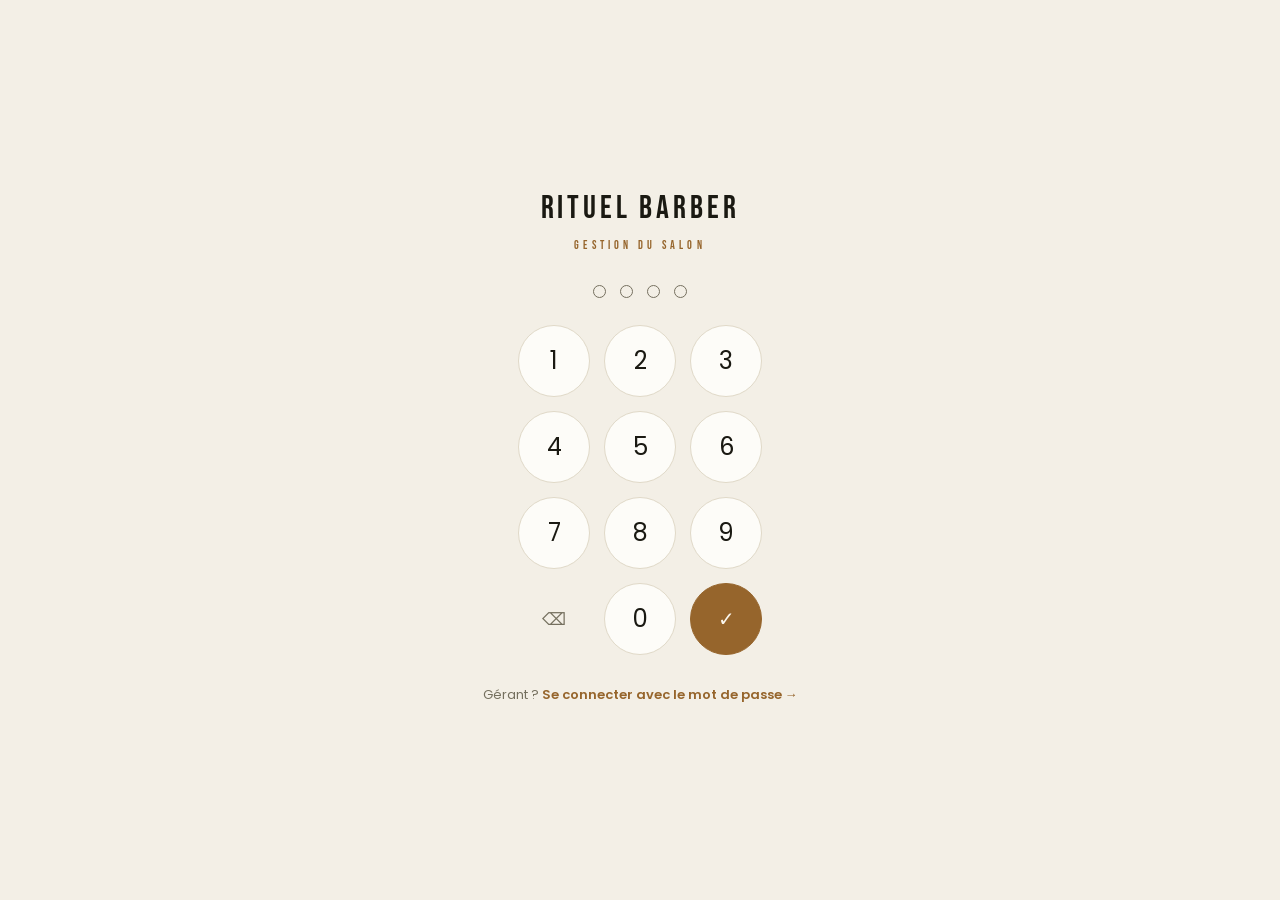
==== gestion/index.html @ 2a367be9 "Application privée de gestion du salon (dossier gestion/) - Interface barbier : PIN, saisie prestati" ====
<!doctype html>
<html lang="fr">
<head>
  <meta charset="utf-8">
  <meta name="viewport" content="width=device-width, initial-scale=1, viewport-fit=cover">
  <meta name="robots" content="noindex, nofollow, noarchive">
  <meta name="theme-color" content="#F3EFE6">
  <title>Rituel Barber — Gestion</title>
  <link rel="manifest" href="manifest.webmanifest">
  <link rel="icon" href="icons/icon-192.png">
  <link rel="apple-touch-icon" href="icons/apple-touch-icon.png">
  <meta name="apple-mobile-web-app-capable" content="yes">
  <meta name="apple-mobile-web-app-status-bar-style" content="default">
  <meta name="apple-mobile-web-app-title" content="RB Gestion">
  <link rel="preconnect" href="https://fonts.googleapis.com">
  <link rel="preconnect" href="https://fonts.gstatic.com" crossorigin>
  <link href="https://fonts.googleapis.com/css2?family=Bebas+Neue&family=Poppins:wght@400;500;600;700&display=swap" rel="stylesheet">
  <link rel="stylesheet" href="assets/styles.css?v=1">
</head>
<body>
  <div id="app" aria-live="polite"></div>
  <div id="toast" hidden></div>
  <script src="assets/app.js?v=1"></script>
</body>
</html>
---- gestion/assets/styles.css ----
/* Rituel Barber — Gestion · thème clair (crème / bois) */

:root{
  --bg:#F3EFE6; --card:#FDFCF8; --line:#E0D9C8; --line-soft:#EAE4D6;
  --ink:#1A1912; --mut:#75705F;
  --accent:#96652C; --accent-soft:#96652C14; --vif:#B26A1F; --on-accent:#FBF7EE;
  --good:#4C6B42; --good-bg:#E4EBDD; --good-line:#C4D2B8;
  --bad:#A3392C; --bad-bg:#F0DFDB;
  --disp:'Bebas Neue','Arial Narrow',Impact,sans-serif;
  --body:'Poppins',-apple-system,'Segoe UI',Roboto,sans-serif;
  --radius:14px;
}

*{box-sizing:border-box}
html{height:100%}
body{
  margin:0; min-height:100%; background:var(--bg); color:var(--ink);
  font-family:var(--body); font-size:15px; line-height:1.5;
  -webkit-font-smoothing:antialiased; -webkit-tap-highlight-color:transparent;
}
button{font:inherit; color:inherit; background:none; border:none; cursor:pointer; padding:0}
input,select{font:inherit; color:inherit}
.num{font-variant-numeric:tabular-nums}

#app{
  max-width:520px; margin:0 auto; min-height:100dvh;
  display:flex; flex-direction:column;
  padding:calc(14px + env(safe-area-inset-top)) 18px calc(86px + env(safe-area-inset-bottom));
}
#app.centered{justify-content:center; padding-bottom:24px}

/* ---------- header ---------- */
.hdr{display:flex; align-items:center; justify-content:space-between; gap:12px; margin-bottom:16px}
.hdr .brand{font-family:var(--disp); font-size:22px; letter-spacing:.1em; text-transform:uppercase; line-height:1}
.hdr .brand small{display:block; font-size:10px; letter-spacing:.32em; color:var(--accent); margin-top:3px}
.hdr .who{display:flex; align-items:center; gap:10px; font-size:12.5px; color:var(--mut)}
.iconbtn{
  width:38px; height:38px; border-radius:12px; border:1px solid var(--line);
  background:var(--card); display:inline-flex; align-items:center; justify-content:center;
  font-size:16px; color:var(--mut); flex-shrink:0;
}
.badge-off{
  background:var(--bad-bg); color:var(--bad); border-radius:999px;
  padding:4px 12px; font-size:12px; font-weight:600;
}

/* ---------- cartes & titres ---------- */
.card{background:var(--card); border:1px solid var(--line); border-radius:var(--radius); padding:16px}
.lbl{font-size:11px; letter-spacing:.16em; text-transform:uppercase; color:var(--mut); font-weight:600; margin:20px 0 8px}
.stack{display:flex; flex-direction:column; gap:12px}

/* ---------- login / setup ---------- */
.login-brand{text-align:center; margin-bottom:30px}
.login-brand .brand{font-family:var(--disp); font-size:32px; letter-spacing:.12em; text-transform:uppercase}
.login-brand .brand small{display:block; font-size:12px; letter-spacing:.34em; color:var(--accent); margin-top:4px}
.pinwrap{display:flex; flex-direction:column; align-items:center; gap:26px}
.dots{display:flex; gap:14px; min-height:14px}
.dot{width:13px; height:13px; border-radius:50%; border:1.5px solid var(--mut)}
.dot.on{background:var(--accent); border-color:var(--accent)}
.pad{display:grid; grid-template-columns:repeat(3,72px); gap:14px; justify-content:center}
.key{
  height:72px; border-radius:50%; border:1px solid var(--line); background:var(--card);
  font-size:24px; font-variant-numeric:tabular-nums;
  transition:transform .06s ease, background .06s ease;
}
.key:active{transform:scale(.94); background:var(--accent-soft)}
.key.ghost{border:none; background:none; font-size:17px; color:var(--mut)}
.key.go{background:var(--accent); border-color:var(--accent); color:var(--on-accent); font-size:20px}
.mlink{text-align:center; color:var(--mut); font-size:13px; margin-top:30px}
.mlink b{color:var(--accent); font-weight:600; cursor:pointer}
.field{display:flex; flex-direction:column; gap:6px; margin-bottom:14px}
.field label{font-size:12.5px; font-weight:600; color:var(--mut)}
.field input{
  border:1px solid var(--line); border-radius:12px; background:var(--card);
  padding:13px 14px; font-size:16px; width:100%;
}
.field input:focus{outline:2px solid var(--accent); outline-offset:-1px; border-color:var(--accent)}
.hint{font-size:12px; color:var(--mut); margin-top:2px}

/* ---------- boutons ---------- */
.btn{
  display:block; width:100%; text-align:center; border-radius:14px; padding:15px;
  background:var(--accent); color:var(--on-accent); font-weight:700; font-size:15px;
  transition:filter .1s ease;
}
.btn:active{filter:brightness(.92)}
.btn.ghost{background:var(--card); color:var(--ink); border:1px solid var(--line); font-weight:600}
.btn.danger{background:var(--bad); color:#FBF3F1}
.btn[disabled]{opacity:.5; pointer-events:none}
.btn.sm{padding:10px 14px; font-size:13.5px; width:auto; display:inline-block}

/* ---------- grille prestations ---------- */
.pagehead{display:flex; justify-content:space-between; align-items:baseline; margin:4px 0 14px}
.pagehead .h1{font-family:var(--disp); font-size:27px; letter-spacing:.05em; text-transform:uppercase}
.pagehead .date{font-size:12.5px; color:var(--mut)}
.svc-grid{display:grid; grid-template-columns:1fr 1fr; gap:12px}
.svc{
  background:var(--card); border:1px solid var(--line); border-radius:var(--radius);
  padding:18px 15px 14px; display:flex; flex-direction:column; gap:6px; min-height:96px;
  text-align:left; transition:transform .06s ease, border-color .06s ease;
}
.svc:active{transform:scale(.97); border-color:var(--accent)}
.svc .name{font-weight:600; font-size:14.5px; line-height:1.3}
.svc .price{color:var(--accent); font-size:18px; font-weight:600; margin-top:auto}
.svc.free{border-style:dashed}
.svc.free .price{color:var(--mut); font-weight:400; font-size:13px}

/* ---------- compteur & journal ---------- */
.count{
  display:flex; align-items:center; gap:12px; background:var(--card);
  border:1px solid var(--line); border-radius:var(--radius); padding:13px 16px; font-size:14px;
}
.count b{font-size:24px; font-weight:600}
.feed{padding:2px 16px}
.row{
  display:flex; align-items:center; gap:12px; padding:13px 0;
  border-bottom:1px solid var(--line-soft); font-size:14px;
}
.row:last-child{border-bottom:none}
.row .t{color:var(--mut); width:46px; flex-shrink:0}
.row .s{flex:1; font-weight:500; min-width:0}
.row .s small{display:block; color:var(--mut); font-weight:400; font-size:11.5px}
.row .amt{font-weight:600}
.row .pay{
  font-size:10.5px; letter-spacing:.08em; color:var(--mut);
  border:1px solid var(--line); border-radius:6px; padding:2px 7px; flex-shrink:0;
}
.row .link{color:var(--accent); font-size:12.5px; font-weight:600; flex-shrink:0}
.row.tap{cursor:pointer}
.empty{text-align:center; color:var(--mut); font-size:13.5px; padding:26px 10px}

/* ---------- toast ---------- */
#toast[hidden]{display:none}
#toast{
  position:fixed; left:50%; transform:translateX(-50%);
  bottom:calc(84px + env(safe-area-inset-bottom)); z-index:200;
  background:var(--good-bg); border:1px solid var(--good-line); color:var(--good);
  border-radius:13px; padding:12px 16px; font-size:13.5px; font-weight:500;
  display:flex; gap:14px; align-items:center; max-width:calc(100vw - 32px);
  box-shadow:0 10px 30px -12px rgba(26,25,18,.25);
}
#toast.err{background:var(--bad-bg); border-color:#DCBDB6; color:var(--bad)}
#toast button{text-decoration:underline; text-underline-offset:3px; font-weight:600; flex-shrink:0}

/* ---------- sheet ---------- */
.dim{position:fixed; inset:0; background:rgba(26,25,18,.45); z-index:100}
.sheet{
  position:fixed; left:50%; transform:translateX(-50%); bottom:0; z-index:101;
  width:100%; max-width:520px; background:var(--card);
  border-radius:22px 22px 0 0; border-top:1px solid var(--line);
  padding:16px 20px calc(24px + env(safe-area-inset-bottom));
  display:flex; flex-direction:column; gap:16px; max-height:88dvh; overflow-y:auto;
}
.sheet .grab{width:42px; height:4px; border-radius:2px; background:var(--line); margin:0 auto}
.sheet h4{margin:0; font-size:18px; font-weight:600; display:flex; justify-content:space-between; align-items:baseline; gap:10px}
.sheet h4 .sp{color:var(--accent); font-size:21px}
.sheet .lbl{margin:0 0 8px}
.chips-row{display:flex; gap:9px; flex-wrap:wrap}
.pchip{
  border:1px solid var(--line); border-radius:999px; padding:10px 17px; font-size:15px;
  background:var(--bg);
}
.pchip.on{background:var(--accent); border-color:var(--accent); color:var(--on-accent); font-weight:600}
.seg{display:grid; grid-template-columns:1fr 1fr; border:1px solid var(--line); border-radius:12px; overflow:hidden}
.seg button{padding:13px; font-size:14px; color:var(--mut); background:var(--bg)}
.seg button.on{background:var(--accent); color:var(--on-accent); font-weight:600}

/* ---------- onglets & navigation ---------- */
.tabs{display:flex; gap:6px; background:var(--card); border:1px solid var(--line); border-radius:13px; padding:4px}
.tabs button{flex:1; text-align:center; padding:9px 0; border-radius:10px; font-size:13.5px; color:var(--mut)}
.tabs button.on{background:var(--accent); color:var(--on-accent); font-weight:600}
.datenav{display:flex; align-items:center; justify-content:space-between; gap:10px; margin:14px 0 4px}
.datenav .cur{font-size:13.5px; font-weight:600; text-transform:capitalize; text-align:center; flex:1}
.datenav .cur small{display:block; font-weight:400; color:var(--accent); font-size:11.5px; cursor:pointer}
.bottomnav{
  position:fixed; bottom:0; left:50%; transform:translateX(-50%); z-index:90;
  width:100%; max-width:520px; display:flex;
  background:var(--card); border-top:1px solid var(--line);
  padding:8px 10px calc(8px + env(safe-area-inset-bottom));
}
.bottomnav button{
  flex:1; display:flex; flex-direction:column; align-items:center; gap:3px;
  padding:7px 0; font-size:11px; color:var(--mut); border-radius:12px;
}
.bottomnav button .ic{font-size:19px; line-height:1}
.bottomnav button.on{color:var(--accent); font-weight:600}

/* ---------- dashboard ---------- */
.hero-num{padding:16px 2px 6px}
.hero-num .v{font-family:var(--disp); font-size:58px; line-height:1; letter-spacing:.02em}
.hero-num .v small{font-size:30px; color:var(--accent)}
.hero-num .cap{color:var(--mut); font-size:12.5px; margin-top:6px}
.delta-up{color:var(--good); font-weight:600}
.delta-down{color:var(--bad); font-weight:600}
.kpis{display:grid; grid-template-columns:repeat(3,1fr); gap:9px; margin:12px 0}
.kpi{background:var(--card); border:1px solid var(--line); border-radius:12px; padding:11px 12px}
.kpi .k{font-size:10px; letter-spacing:.1em; text-transform:uppercase; color:var(--mut)}
.kpi .x{font-size:17px; font-weight:600; margin-top:3px}

/* ---------- graphiques ---------- */
.chart-card h5{margin:0 0 14px; font-size:11px; letter-spacing:.16em; text-transform:uppercase; color:var(--mut); font-weight:600}
.bars{display:flex; align-items:flex-end; gap:6px; height:120px}
.bcol{flex:1; display:flex; flex-direction:column; align-items:center; gap:5px; height:100%; justify-content:flex-end; min-width:0}
.bar{width:100%; max-width:30px; border-radius:4px 4px 0 0; background:var(--vif); opacity:.42; min-height:2px; flex-shrink:0}
.bar.hot{opacity:1}
.bcol .bl{font-size:9.5px; color:var(--mut); white-space:nowrap}
.bcol .bv{font-size:10.5px; font-weight:600}
.split{display:flex; flex-direction:column; gap:11px}
.srow{display:grid; grid-template-columns:minmax(90px,110px) 1fr 40px; gap:10px; align-items:center; font-size:12.5px}
.srow .sl{white-space:nowrap; overflow:hidden; text-overflow:ellipsis}
.srow .track{height:9px; border-radius:5px; background:var(--bg); overflow:hidden}
.srow .fill{height:100%; border-radius:5px; background:var(--vif)}
.srow .pv{text-align:right; color:var(--mut)}

/* ---------- réglages ---------- */
.note{
  background:var(--accent-soft); border:1px solid var(--line); border-radius:12px;
  padding:13px 15px; font-size:12.5px; color:var(--mut); line-height:1.55;
}
.note b{color:var(--accent); font-weight:600}
.addlink{color:var(--accent); font-weight:600; font-size:13.5px; padding:13px 0; display:block}
.export-row{display:flex; gap:9px; align-items:center; flex-wrap:wrap}
.export-row input[type="date"]{
  border:1px solid var(--line); border-radius:10px; background:var(--bg);
  padding:9px 10px; font-size:13px; flex:1; min-width:120px;
}

@media (prefers-reduced-motion: reduce){
  *{transition:none !important}
}
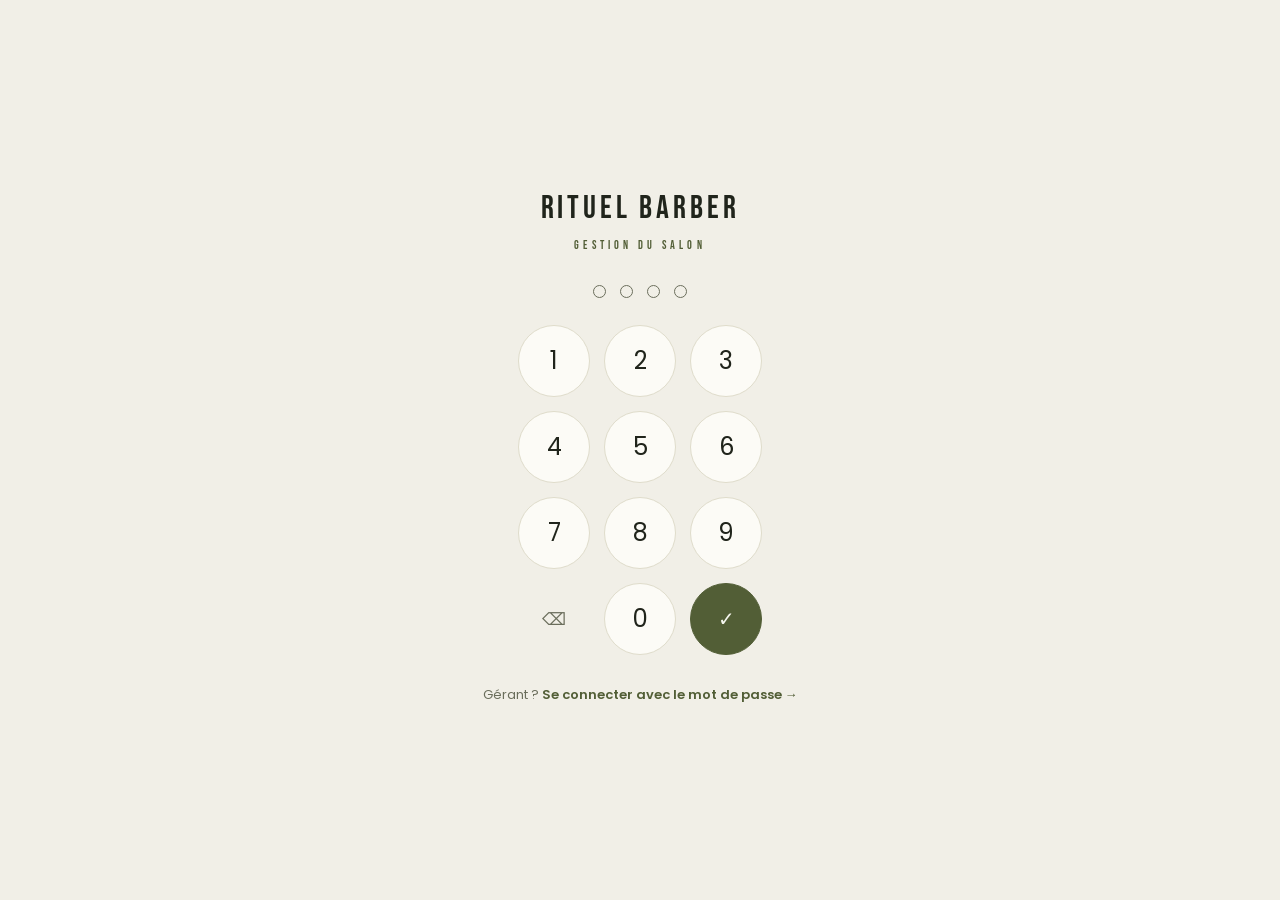
==== commit 3f226ab8: "Thème Vert & Blanc tiré des photos du salon Palette extraite des photos : murs vert olive (#525E36)," ====
--- a/gestion/index.html
+++ b/gestion/index.html
@@ -4,7 +4,7 @@
   <meta charset="utf-8">
   <meta name="viewport" content="width=device-width, initial-scale=1, viewport-fit=cover">
   <meta name="robots" content="noindex, nofollow, noarchive">
-  <meta name="theme-color" content="#F3EFE6">
+  <meta name="theme-color" content="#F1EFE7">
   <title>Rituel Barber — Gestion</title>
   <link rel="manifest" href="manifest.webmanifest">
   <link rel="icon" href="icons/icon-192.png">
--- a/gestion/assets/styles.css
+++ b/gestion/assets/styles.css
@@ -1,10 +1,12 @@
 /* Rituel Barber — Gestion · thème clair (crème / bois) */
 
+/* Palette tirée des photos du salon : murs olive, murs crème, marbre noir & or */
 :root{
-  --bg:#F3EFE6; --card:#FDFCF8; --line:#E0D9C8; --line-soft:#EAE4D6;
-  --ink:#1A1912; --mut:#75705F;
-  --accent:#96652C; --accent-soft:#96652C14; --vif:#B26A1F; --on-accent:#FBF7EE;
-  --good:#4C6B42; --good-bg:#E4EBDD; --good-line:#C4D2B8;
+  --bg:#F1EFE7; --card:#FCFBF6; --line:#DFDCCB; --line-soft:#E9E6D8;
+  --ink:#20241B; --mut:#6B6E5C;
+  --accent:#525E36; --accent-soft:#525E3614; --vif:#66802E; --on-accent:#F6F7EF;
+  --gold:#A8863B;
+  --good:#3E6B34; --good-bg:#E5EBD9; --good-line:#C6D2AF;
   --bad:#A3392C; --bad-bg:#F0DFDB;
   --disp:'Bebas Neue','Arial Narrow',Impact,sans-serif;
   --body:'Poppins',-apple-system,'Segoe UI',Roboto,sans-serif;
@@ -188,7 +190,7 @@
 /* ---------- dashboard ---------- */
 .hero-num{padding:16px 2px 6px}
 .hero-num .v{font-family:var(--disp); font-size:58px; line-height:1; letter-spacing:.02em}
-.hero-num .v small{font-size:30px; color:var(--accent)}
+.hero-num .v small{font-size:30px; color:var(--gold)} /* clin d'œil au marbre doré du comptoir */
 .hero-num .cap{color:var(--mut); font-size:12.5px; margin-top:6px}
 .delta-up{color:var(--good); font-weight:600}
 .delta-down{color:var(--bad); font-weight:600}
